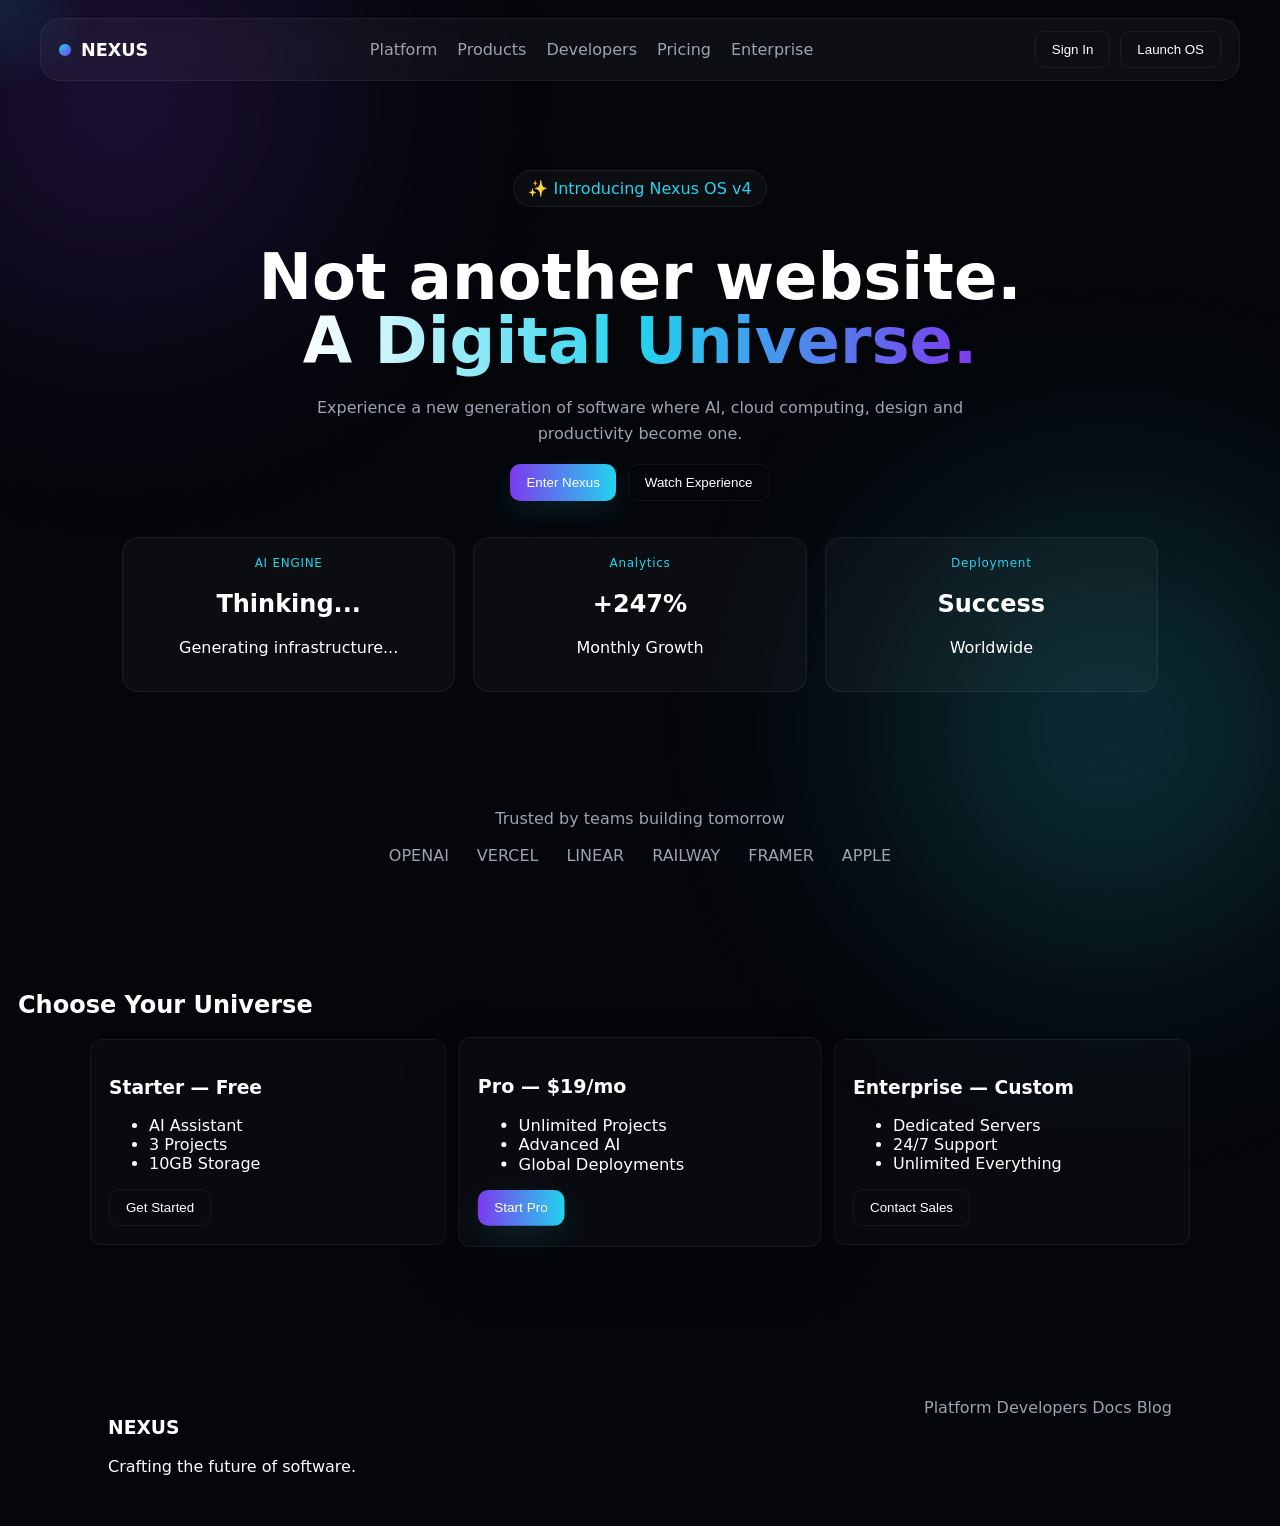
==== index.html @ 93deb58b "Add refined Nexus UI (index, css, js, license, README) on branch refine/nexus-ui" ====
<!doctype html>
<html lang="en">
<head>
  <meta charset="utf-8">
  <meta name="viewport" content="width=device-width,initial-scale=1">
  <title>NEXUS — Refined</title>
  <meta name="description" content="NEXUS — a refined demo landing page with accessibility and responsive improvements">
  <link rel="stylesheet" href="/css/style.css">
</head>
<body>
  <a class="skip-link" href="#main">Skip to content</a>

  <nav class="nav" role="navigation" aria-label="Main">
    <div class="nav-inner">
      <a class="logo" href="#" aria-label="NEXUS home">
        <span class="dot" aria-hidden="true"></span>
        <span>NEXUS</span>
      </a>

      <button id="nav-toggle" aria-expanded="false" aria-controls="nav-list" class="nav-toggle" aria-label="Open menu">
        ☰
      </button>

      <ul id="nav-list" class="nav-list" role="menubar">
        <li role="none"><a role="menuitem" href="#platform">Platform</a></li>
        <li role="none"><a role="menuitem" href="#products">Products</a></li>
        <li role="none"><a role="menuitem" href="#developers">Developers</a></li>
        <li role="none"><a role="menuitem" href="#pricing">Pricing</a></li>
        <li role="none"><a role="menuitem" href="#enterprise">Enterprise</a></li>
      </ul>

      <div class="actions">
        <button class="btn secondary" id="signin">Sign In</button>
        <button class="btn primary" id="launch">Launch OS</button>
      </div>
    </div>
  </nav>

  <main id="main">
    <header class="hero" role="banner">
      <p class="announcement">✨ Introducing Nexus OS v4</p>
      <h1>Not another website.<br><span>A Digital Universe.</span></h1>
      <p class="lead">Experience a new generation of software where AI, cloud computing, design and productivity become one.</p>

      <div class="hero-actions">
        <button class="btn btn-cta">Enter Nexus</button>
        <button class="btn btn-ghost">Watch Experience</button>
      </div>

      <section class="floating-ui" aria-hidden="true">
        <article class="window">
          <div class="window-top">AI ENGINE</div>
          <h2>Thinking...</h2>
          <p>Generating infrastructure...</p>
        </article>

        <article class="window">
          <div class="window-top">Analytics</div>
          <h2>+247%</h2>
          <p>Monthly Growth</p>
        </article>

        <article class="window">
          <div class="window-top">Deployment</div>
          <h2>Success</h2>
          <p>Worldwide</p>
        </article>
      </section>
    </header>

    <section class="brands" aria-label="Trusted by">
      <p>Trusted by teams building tomorrow</p>
      <div class="brand-row" aria-hidden="true">
        <span>OPENAI</span>
        <span>VERCEL</span>
        <span>LINEAR</span>
        <span>RAILWAY</span>
        <span>FRAMER</span>
        <span>APPLE</span>
      </div>
    </section>

    <!-- Simplified additional sections for demo -->

    <section class="pricing" id="pricing">
      <h2>Choose Your Universe</h2>
      <div class="pricing-grid">
        <div class="card">
          <h3>Starter — Free</h3>
          <ul>
            <li>AI Assistant</li>
            <li>3 Projects</li>
            <li>10GB Storage</li>
          </ul>
          <button class="btn">Get Started</button>
        </div>

        <div class="card featured">
          <h3>Pro — $19/mo</h3>
          <ul>
            <li>Unlimited Projects</li>
            <li>Advanced AI</li>
            <li>Global Deployments</li>
          </ul>
          <button class="btn btn-cta">Start Pro</button>
        </div>

        <div class="card">
          <h3>Enterprise — Custom</h3>
          <ul>
            <li>Dedicated Servers</li>
            <li>24/7 Support</li>
            <li>Unlimited Everything</li>
          </ul>
          <button class="btn">Contact Sales</button>
        </div>
      </div>
    </section>

    <footer class="site-footer">
      <div>
        <h3>NEXUS</h3>
        <p>Crafting the future of software.</p>
      </div>
      <nav aria-label="Footer">
        <a href="#">Platform</a>
        <a href="#">Developers</a>
        <a href="#">Docs</a>
        <a href="#">Blog</a>
      </nav>
    </footer>
  </main>

  <div class="cursor-glow" aria-hidden="true"></div>

  <script src="/js/script.js" defer></script>
</body>
</html>
---- css/style.css ----
/* Refined NEXUS CSS — accessible, responsive, optimized */
:root{
  --bg:#05060a;
  --surface:rgba(255,255,255,.04);
  --border:rgba(255,255,255,.06);
  --text:#ffffff;
  --muted:#9aa3b0;
  --cyan:#22d3ee;
  --purple:#7c3aed;
  --radius:14px;
}

*{box-sizing:border-box}
html,body{height:100%;}
body{
  margin:0;
  font-family:Inter,system-ui,-apple-system,"Segoe UI",Roboto,"Helvetica Neue",Arial;
  background:var(--bg);
  color:var(--text);
  -webkit-font-smoothing:antialiased;
  -moz-osx-font-smoothing:grayscale;
}

.skip-link{position:absolute;left:-999px;top:auto;width:1px;height:1px;overflow:hidden}
.skip-link:focus{left:8px;top:8px;width:auto;height:auto;padding:8px 12px;background:#fff;color:#000;border-radius:6px}

.nav{position:sticky;top:18px;margin:18px auto;max-width:1200px;padding:12px 18px;background:var(--surface);border:1px solid var(--border);border-radius:20px;backdrop-filter:blur(10px);}
.nav-inner{display:flex;align-items:center;gap:16px;justify-content:space-between}
.logo{display:flex;align-items:center;gap:10px;font-weight:800;font-size:1.1rem;text-decoration:none;color:var(--text)}
.dot{width:12px;height:12px;border-radius:50%;background:linear-gradient(135deg,var(--cyan),var(--purple));box-shadow:0 0 16px rgba(34,211,238,.14)}

.nav-list{display:flex;gap:20px;list-style:none;margin:0;padding:0}
.nav-list a{color:var(--muted);text-decoration:none}
.nav-list a:focus,.nav-list a:hover{color:var(--text)}

.nav-toggle{display:none;background:transparent;border:1px solid var(--border);padding:8px 10px;border-radius:10px;color:var(--text)}

.actions{display:flex;gap:10px}
.btn{padding:10px 16px;border-radius:10px;border:none;cursor:pointer;background:transparent;color:var(--text);border:1px solid var(--border)}
.btn-cta{background:linear-gradient(90deg,var(--purple),var(--cyan));box-shadow:0 10px 30px rgba(34,211,238,.12);color:#fff;border:none}
.btn-ghost{background:transparent;border:1px solid var(--border)}

.hero{min-height:72vh;display:flex;flex-direction:column;align-items:center;justify-content:center;padding:32px;text-align:center;max-width:1100px;margin:0 auto}
.announcement{background:rgba(255,255,255,.03);padding:8px 14px;border-radius:999px;color:var(--cyan);border:1px solid var(--border)}
.hero h1{font-size:clamp(2.2rem,6vw,4rem);line-height:1;margin:22px 0}
.hero h1 span{background:linear-gradient(90deg,#fff,var(--cyan),var(--purple));-webkit-background-clip:text;background-clip:text;color:transparent}
.lead{color:var(--muted);max-width:720px;margin:0 auto;font-size:1rem;line-height:1.6}
.hero-actions{display:flex;gap:12px;margin-top:18px}

.floating-ui{display:grid;grid-template-columns:repeat(3,1fr);gap:18px;margin-top:36px;width:100%}
.window{background:rgba(255,255,255,.03);padding:18px;border-radius:16px;border:1px solid var(--border);transition:transform .25s ease,box-shadow .25s ease}
.window-top{font-size:.75rem;color:var(--cyan);letter-spacing:.06em;margin-bottom:8px}
.window:hover{transform:translateY(-6px)}

.brands{padding:46px 18px;text-align:center;color:var(--muted)}
.brand-row{display:flex;gap:28px;flex-wrap:wrap;justify-content:center;margin-top:18px}

.pricing{padding:60px 18px}
.pricing-grid{display:grid;grid-template-columns:repeat(3,1fr);gap:16px;max-width:1100px;margin:18px auto}
.card{background:rgba(255,255,255,.02);padding:18px;border-radius:12px;border:1px solid var(--border)}
.card.featured{box-shadow:0 20px 50px rgba(0,0,0,.4);transform:scale(1.02)}

.site-footer{display:flex;justify-content:space-between;gap:20px;padding:34px 18px;border-top:1px solid rgba(255,255,255,.02);max-width:1100px;margin:40px auto}
.site-footer a{color:var(--muted);text-decoration:none}

.cursor-glow{position:fixed;width:220px;height:220px;border-radius:50%;pointer-events:none;background:radial-gradient(circle,rgba(34,211,238,.12),transparent 60%);transform:translate(-50%,-50%);z-index:0;transition:transform .06s linear}

/* Aurora lights */
body::before,body::after{content:"";position:fixed;filter:blur(120px);opacity:.32;z-index:-1}
body::before{width:600px;height:600px;left:-180px;top:-200px;background:radial-gradient(circle,var(--purple),transparent 70%)}
body::after{width:620px;height:620px;right:-140px;bottom:-140px;background:radial-gradient(circle,var(--cyan),transparent 70%)}

/* Responsive */
@media (max-width:900px){
  .nav-list{display:none}
  .nav-toggle{display:inline-flex}
  .floating-ui{grid-template-columns:1fr}
  .pricing-grid{grid-template-columns:1fr}
  .site-footer{flex-direction:column;align-items:flex-start}
}

@media (prefers-reduced-motion:reduce){
  .window, .cursor-glow{transition:none}
}
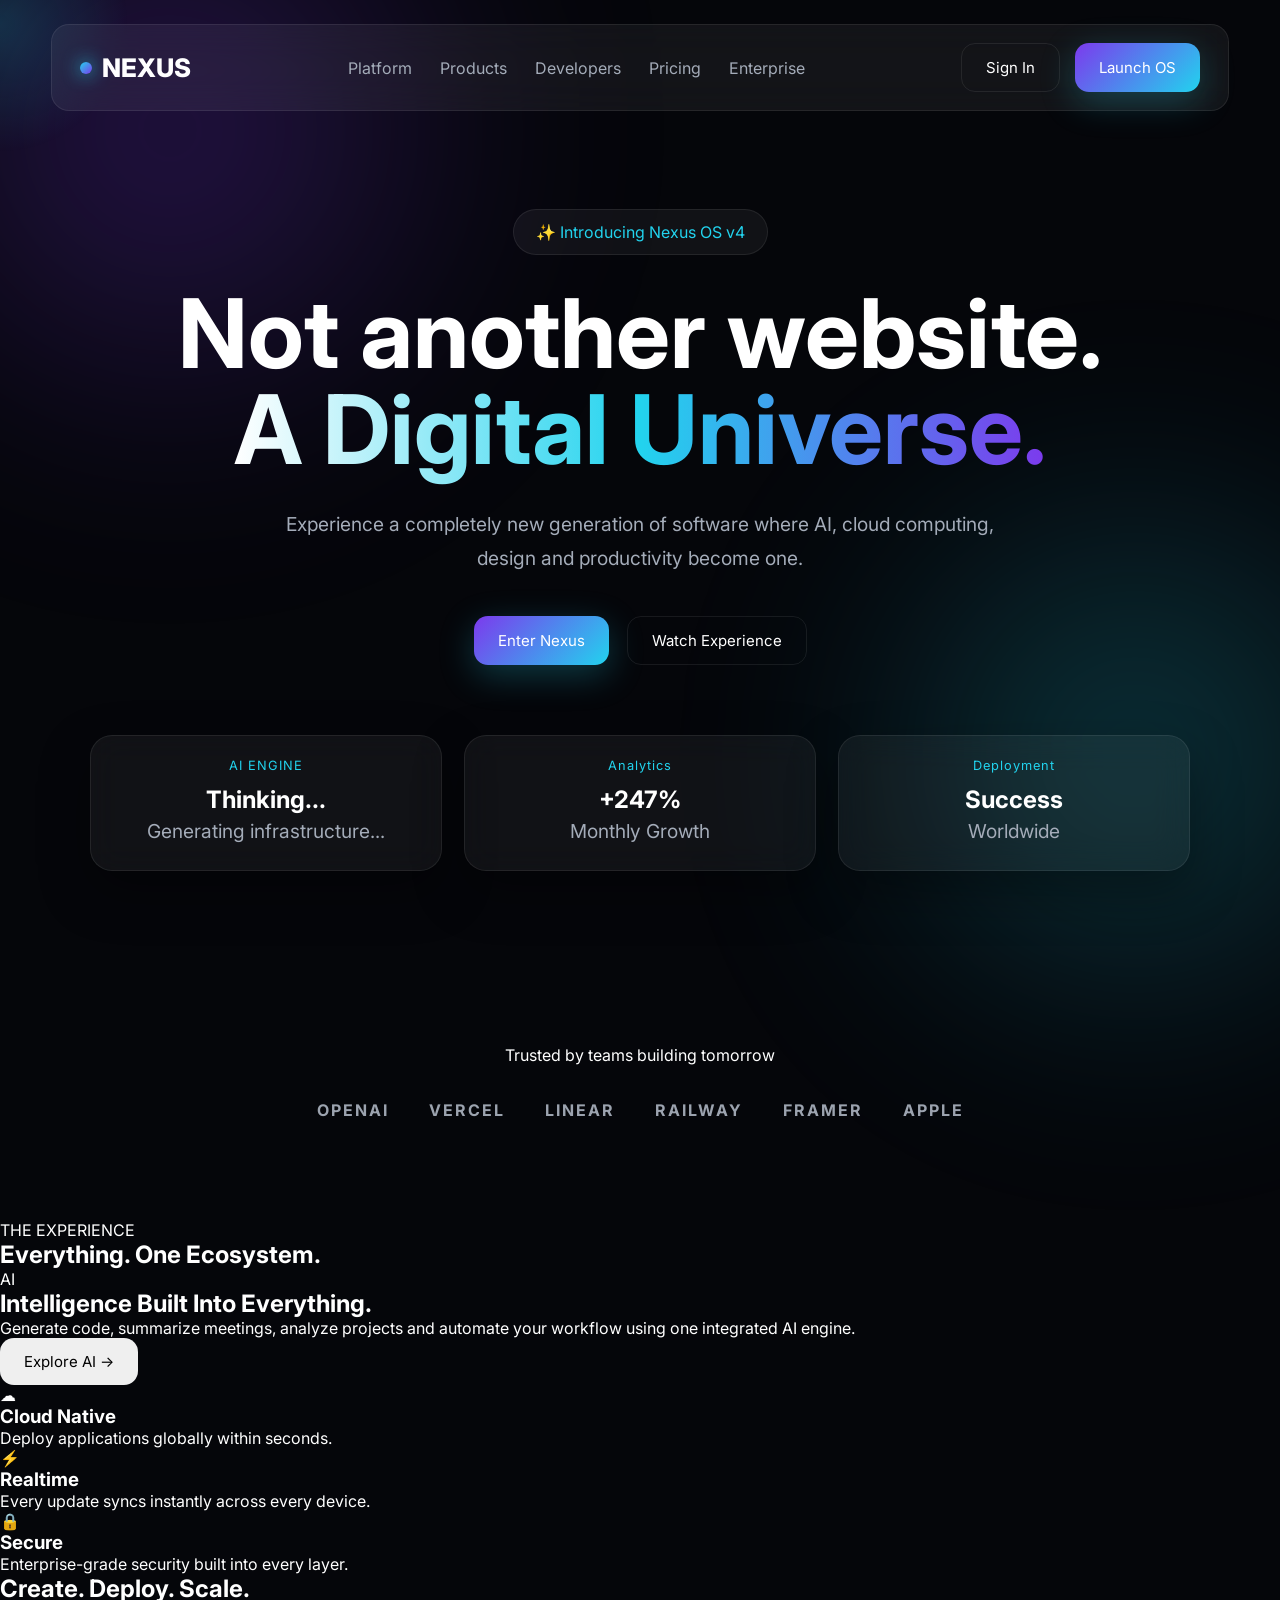
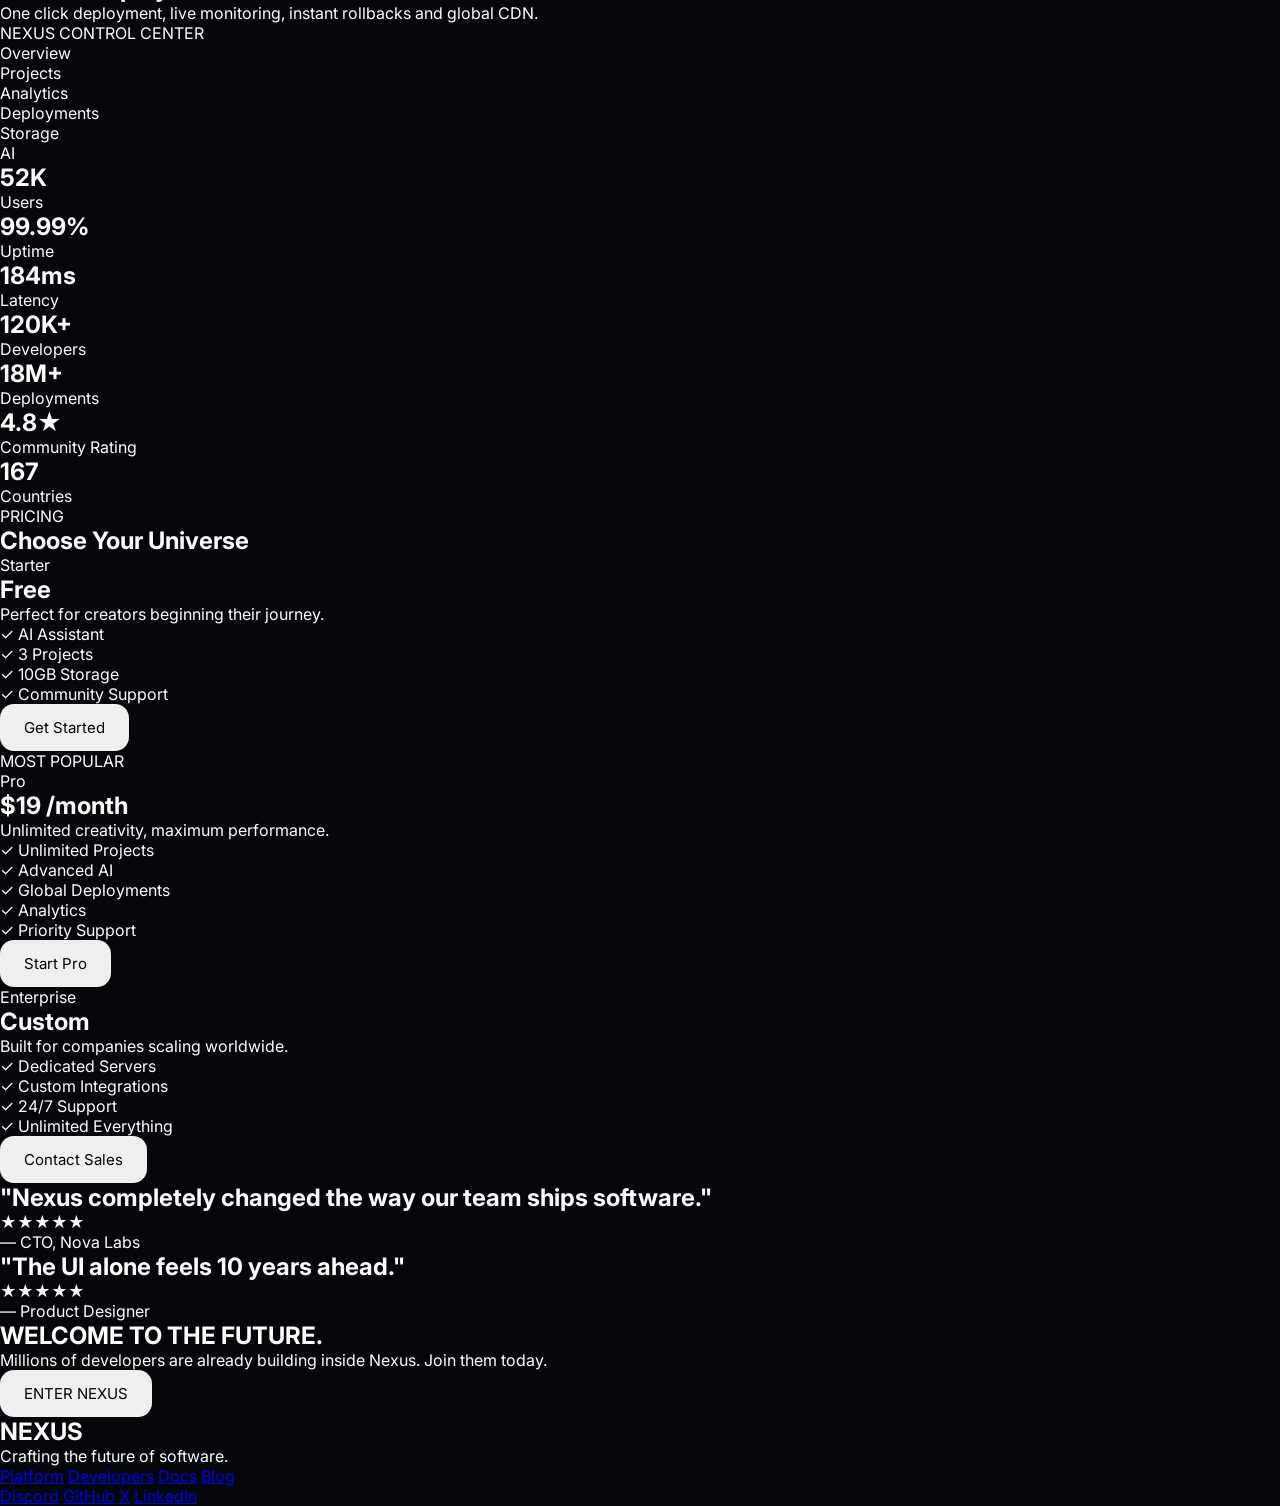
==== commit ca159e95: "Add files via upload" ====
--- a/index.html
+++ b/index.html
@@ -1,138 +1,832 @@
-<!doctype html>
+<!DOCTYPE html>
 <html lang="en">
+
 <head>
-  <meta charset="utf-8">
-  <meta name="viewport" content="width=device-width,initial-scale=1">
-  <title>NEXUS — Refined</title>
-  <meta name="description" content="NEXUS — a refined demo landing page with accessibility and responsive improvements">
-  <link rel="stylesheet" href="/css/style.css">
+
+<meta charset="UTF-8">
+
+<meta name="viewport"
+content="width=device-width, initial-scale=1.0">
+
+<title>NEXUS OS</title>
+
+<link rel="stylesheet"
+href="style.css">
+
+<link rel="preconnect"
+href="https://fonts.googleapis.com">
+
+<link rel="preconnect"
+href="https://fonts.gstatic.com"
+crossorigin>
+
+<link href="https://fonts.googleapis.com/css2?family=Inter:wght@300;400;500;600;700;800;900&display=swap"
+rel="stylesheet">
+
 </head>
+
 <body>
-  <a class="skip-link" href="#main">Skip to content</a>
-
-  <nav class="nav" role="navigation" aria-label="Main">
-    <div class="nav-inner">
-      <a class="logo" href="#" aria-label="NEXUS home">
-        <span class="dot" aria-hidden="true"></span>
-        <span>NEXUS</span>
-      </a>
-
-      <button id="nav-toggle" aria-expanded="false" aria-controls="nav-list" class="nav-toggle" aria-label="Open menu">
-        ☰
-      </button>
-
-      <ul id="nav-list" class="nav-list" role="menubar">
-        <li role="none"><a role="menuitem" href="#platform">Platform</a></li>
-        <li role="none"><a role="menuitem" href="#products">Products</a></li>
-        <li role="none"><a role="menuitem" href="#developers">Developers</a></li>
-        <li role="none"><a role="menuitem" href="#pricing">Pricing</a></li>
-        <li role="none"><a role="menuitem" href="#enterprise">Enterprise</a></li>
-      </ul>
-
-      <div class="actions">
-        <button class="btn secondary" id="signin">Sign In</button>
-        <button class="btn primary" id="launch">Launch OS</button>
-      </div>
-    </div>
-  </nav>
-
-  <main id="main">
-    <header class="hero" role="banner">
-      <p class="announcement">✨ Introducing Nexus OS v4</p>
-      <h1>Not another website.<br><span>A Digital Universe.</span></h1>
-      <p class="lead">Experience a new generation of software where AI, cloud computing, design and productivity become one.</p>
-
-      <div class="hero-actions">
-        <button class="btn btn-cta">Enter Nexus</button>
-        <button class="btn btn-ghost">Watch Experience</button>
-      </div>
-
-      <section class="floating-ui" aria-hidden="true">
-        <article class="window">
-          <div class="window-top">AI ENGINE</div>
-          <h2>Thinking...</h2>
-          <p>Generating infrastructure...</p>
-        </article>
-
-        <article class="window">
-          <div class="window-top">Analytics</div>
-          <h2>+247%</h2>
-          <p>Monthly Growth</p>
-        </article>
-
-        <article class="window">
-          <div class="window-top">Deployment</div>
-          <h2>Success</h2>
-          <p>Worldwide</p>
-        </article>
-      </section>
-    </header>
-
-    <section class="brands" aria-label="Trusted by">
-      <p>Trusted by teams building tomorrow</p>
-      <div class="brand-row" aria-hidden="true">
-        <span>OPENAI</span>
-        <span>VERCEL</span>
-        <span>LINEAR</span>
-        <span>RAILWAY</span>
-        <span>FRAMER</span>
-        <span>APPLE</span>
-      </div>
-    </section>
-
-    <!-- Simplified additional sections for demo -->
-
-    <section class="pricing" id="pricing">
-      <h2>Choose Your Universe</h2>
-      <div class="pricing-grid">
-        <div class="card">
-          <h3>Starter — Free</h3>
-          <ul>
-            <li>AI Assistant</li>
-            <li>3 Projects</li>
-            <li>10GB Storage</li>
-          </ul>
-          <button class="btn">Get Started</button>
-        </div>
-
-        <div class="card featured">
-          <h3>Pro — $19/mo</h3>
-          <ul>
-            <li>Unlimited Projects</li>
-            <li>Advanced AI</li>
-            <li>Global Deployments</li>
-          </ul>
-          <button class="btn btn-cta">Start Pro</button>
-        </div>
-
-        <div class="card">
-          <h3>Enterprise — Custom</h3>
-          <ul>
-            <li>Dedicated Servers</li>
-            <li>24/7 Support</li>
-            <li>Unlimited Everything</li>
-          </ul>
-          <button class="btn">Contact Sales</button>
-        </div>
-      </div>
-    </section>
-
-    <footer class="site-footer">
-      <div>
-        <h3>NEXUS</h3>
-        <p>Crafting the future of software.</p>
-      </div>
-      <nav aria-label="Footer">
-        <a href="#">Platform</a>
-        <a href="#">Developers</a>
-        <a href="#">Docs</a>
-        <a href="#">Blog</a>
-      </nav>
-    </footer>
-  </main>
-
-  <div class="cursor-glow" aria-hidden="true"></div>
-
-  <script src="/js/script.js" defer></script>
+
+<div class="noise"></div>
+
+<div class="aurora"></div>
+
+<div class="cursor-glow"></div>
+
+<nav>
+
+<div class="logo">
+
+<div class="dot"></div>
+
+NEXUS
+
+</div>
+
+<ul>
+
+<li>Platform</li>
+
+<li>Products</li>
+
+<li>Developers</li>
+
+<li>Pricing</li>
+
+<li>Enterprise</li>
+
+</ul>
+
+<div class="actions">
+
+<button class="login">
+
+Sign In
+
+</button>
+
+<button class="launch">
+
+Launch OS
+
+</button>
+
+</div>
+
+</nav>
+
+<section class="hero">
+
+<div class="announcement">
+
+✨ Introducing Nexus OS v4
+
+</div>
+
+<h1>
+
+Not another website.
+
+<br>
+
+<span>
+
+A Digital Universe.
+
+</span>
+
+</h1>
+
+<p>
+
+Experience a completely new generation
+of software where AI, cloud computing,
+design and productivity become one.
+
+</p>
+
+<div class="hero-buttons">
+
+<button class="primary">
+
+Enter Nexus
+
+</button>
+
+<button class="secondary">
+
+Watch Experience
+
+</button>
+
+</div>
+
+<div class="floating-ui">
+
+<div class="window ai">
+
+<div class="window-top">
+
+AI ENGINE
+
+</div>
+
+<h2>
+
+Thinking...
+
+</h2>
+
+<p>
+
+Generating infrastructure...
+
+</p>
+
+</div>
+
+<div class="window analytics">
+
+<div class="window-top">
+
+Analytics
+
+</div>
+
+<h2>
+
++247%
+
+</h2>
+
+<p>
+
+Monthly Growth
+
+</p>
+
+</div>
+
+<div class="window deploy">
+
+<div class="window-top">
+
+Deployment
+
+</div>
+
+<h2>
+
+Success
+
+</h2>
+
+<p>
+
+Worldwide
+
+</p>
+
+</div>
+
+</div>
+
+</section>
+
+<section class="brands">
+
+<p>
+
+Trusted by teams building tomorrow
+
+</p>
+
+<div class="brand-row">
+
+<span>OPENAI</span>
+
+<span>VERCEL</span>
+
+<span>LINEAR</span>
+
+<span>RAILWAY</span>
+
+<span>FRAMER</span>
+
+<span>APPLE</span>
+
+</div>
+
+</section><section class="experience">
+
+<div class="section-title">
+
+<p>THE EXPERIENCE</p>
+
+<h2>
+Everything.
+One Ecosystem.
+</h2>
+
+</div>
+
+<div class="grid">
+
+<div class="feature feature-large">
+
+<div class="tag">
+AI
+</div>
+
+<h2>
+
+Intelligence
+Built Into
+Everything.
+
+</h2>
+
+<p>
+
+Generate code, summarize meetings,
+analyze projects and automate your
+workflow using one integrated AI engine.
+
+</p>
+
+<button>
+
+Explore AI →
+
+</button>
+
+<div class="orb"></div>
+
+</div>
+
+<div class="feature">
+
+<div class="icon">☁</div>
+
+<h3>
+
+Cloud Native
+
+</h3>
+
+<p>
+
+Deploy applications globally
+within seconds.
+
+</p>
+
+</div>
+
+<div class="feature">
+
+<div class="icon">⚡</div>
+
+<h3>
+
+Realtime
+
+</h3>
+
+<p>
+
+Every update syncs instantly
+across every device.
+
+</p>
+
+</div>
+
+<div class="feature">
+
+<div class="icon">🔒</div>
+
+<h3>
+
+Secure
+
+</h3>
+
+<p>
+
+Enterprise-grade security
+built into every layer.
+
+</p>
+
+</div>
+
+<div class="feature feature-wide">
+
+<h2>
+
+Create.
+Deploy.
+Scale.
+
+</h2>
+
+<p>
+
+One click deployment,
+live monitoring,
+instant rollbacks
+and global CDN.
+
+</p>
+
+<div class="progress">
+
+<div class="bar"></div>
+
+</div>
+
+</div>
+
+</div>
+
+</section><section class="dashboard">
+
+<div class="dashboard-window">
+
+<div class="window-header">
+
+<div class="dots">
+
+<span></span>
+
+<span></span>
+
+<span></span>
+
+</div>
+
+<p>
+
+NEXUS CONTROL CENTER
+
+</p>
+
+</div>
+
+<div class="dashboard-content">
+
+<aside>
+
+<div class="menu active">
+
+Overview
+
+</div>
+
+<div class="menu">
+
+Projects
+
+</div>
+
+<div class="menu">
+
+Analytics
+
+</div>
+
+<div class="menu">
+
+Deployments
+
+</div>
+
+<div class="menu">
+
+Storage
+
+</div>
+
+<div class="menu">
+
+AI
+
+</div>
+
+</aside>
+
+<main>
+
+<div class="top-cards">
+
+<div class="mini">
+
+<h1>
+
+52K
+
+</h1>
+
+<p>
+
+Users
+
+</p>
+
+</div>
+
+<div class="mini">
+
+<h1>
+
+99.99%
+
+</h1>
+
+<p>
+
+Uptime
+
+</p>
+
+</div>
+
+<div class="mini">
+
+<h1>
+
+184ms
+
+</h1>
+
+<p>
+
+Latency
+
+</p>
+
+</div>
+
+</div>
+
+<div class="graph-card">
+
+<div class="fake-graph">
+
+<div></div>
+
+<div></div>
+
+<div></div>
+
+<div></div>
+
+<div></div>
+
+<div></div>
+
+<div></div>
+
+</div>
+
+</div>
+
+</main>
+
+</div>
+
+</div>
+
+</section><section class="numbers">
+
+<div>
+
+<h1>
+
+120K+
+
+</h1>
+
+<p>
+
+Developers
+
+</p>
+
+</div>
+
+<div>
+
+<h1>
+
+18M+
+
+</h1>
+
+<p>
+
+Deployments
+
+</p>
+
+</div>
+
+<div>
+
+<h1>
+
+4.8★
+
+</h1>
+
+<p>
+
+Community Rating
+
+</p>
+
+</div>
+
+<div>
+
+<h1>
+
+167
+
+</h1>
+
+<p>
+
+Countries
+
+</p>
+
+</div>
+
+</section><!-- ========================= -->
+<!-- PRICING -->
+<!-- ========================= -->
+
+<section class="pricing">
+
+<div class="section-title">
+
+<p>PRICING</p>
+
+<h2>
+Choose Your Universe
+</h2>
+
+</div>
+
+<div class="pricing-grid">
+
+<div class="price-card">
+
+<div class="plan">
+
+Starter
+
+</div>
+
+<h1>
+
+Free
+
+</h1>
+
+<p>
+
+Perfect for creators beginning
+their journey.
+
+</p>
+
+<ul>
+
+<li>✓ AI Assistant</li>
+<li>✓ 3 Projects</li>
+<li>✓ 10GB Storage</li>
+<li>✓ Community Support</li>
+
+</ul>
+
+<button>
+
+Get Started
+
+</button>
+
+</div>
+
+<div class="price-card featured">
+
+<div class="popular">
+
+MOST POPULAR
+
+</div>
+
+<div class="plan">
+
+Pro
+
+</div>
+
+<h1>
+
+$19
+
+<span>/month</span>
+
+</h1>
+
+<p>
+
+Unlimited creativity,
+maximum performance.
+
+</p>
+
+<ul>
+
+<li>✓ Unlimited Projects</li>
+<li>✓ Advanced AI</li>
+<li>✓ Global Deployments</li>
+<li>✓ Analytics</li>
+<li>✓ Priority Support</li>
+
+</ul>
+
+<button>
+
+Start Pro
+
+</button>
+
+</div>
+
+<div class="price-card">
+
+<div class="plan">
+
+Enterprise
+
+</div>
+
+<h1>
+
+Custom
+
+</h1>
+
+<p>
+
+Built for companies
+scaling worldwide.
+
+</p>
+
+<ul>
+
+<li>✓ Dedicated Servers</li>
+<li>✓ Custom Integrations</li>
+<li>✓ 24/7 Support</li>
+<li>✓ Unlimited Everything</li>
+
+</ul>
+
+<button>
+
+Contact Sales
+
+</button>
+
+</div>
+
+</div>
+
+</section><section class="testimonials">
+
+<div class="glass">
+
+<h2>
+
+"Nexus completely changed
+the way our team ships software."
+
+</h2>
+
+<p>
+
+★★★★★
+
+</p>
+
+<span>
+
+— CTO, Nova Labs
+
+</span>
+
+</div>
+
+<div class="glass">
+
+<h2>
+
+"The UI alone feels
+10 years ahead."
+
+</h2>
+
+<p>
+
+★★★★★
+
+</p>
+
+<span>
+
+— Product Designer
+
+</span>
+
+</div>
+
+</section><section class="final">
+
+<h1>
+
+WELCOME
+TO
+THE
+FUTURE.
+
+</h1>
+
+<p>
+
+Millions of developers are already
+building inside Nexus.
+
+Join them today.
+
+</p>
+
+<button>
+
+ENTER NEXUS
+
+</button>
+
+</section>
+
+<footer>
+
+<div>
+
+<h2>
+
+NEXUS
+
+</h2>
+
+<p>
+
+Crafting the future of software.
+
+</p>
+
+</div>
+
+<div>
+
+<a href="#">Platform</a>
+
+<a href="#">Developers</a>
+
+<a href="#">Docs</a>
+
+<a href="#">Blog</a>
+
+</div>
+
+<div>
+
+<a href="#">Discord</a>
+
+<a href="#">GitHub</a>
+
+<a href="#">X</a>
+
+<a href="#">LinkedIn</a>
+
+</div>
+
+</footer>
+
 </body>
-</html>
+
+</html>
--- a/style.css
+++ b/style.css
@@ -0,0 +1,306 @@
+/* NEXUS OS - Starter Premium CSS */
+
+:root{
+  --bg:#05060A;
+  --surface:rgba(255,255,255,.06);
+  --border:rgba(255,255,255,.08);
+  --text:#fff;
+  --muted:#a4acb9;
+  --cyan:#22d3ee;
+  --purple:#7c3aed;
+}
+
+*{
+  margin:0;
+  padding:0;
+  box-sizing:border-box;
+  font-family:'Inter',sans-serif;
+}
+
+html{
+  scroll-behavior:smooth;
+}
+
+body{
+  background:var(--bg);
+  color:var(--text);
+  overflow-x:hidden;
+  position:relative;
+}
+
+/* Aurora Background */
+
+body::before{
+  content:"";
+  position:fixed;
+  width:700px;
+  height:700px;
+  top:-220px;
+  left:-180px;
+  background:radial-gradient(circle,var(--purple),transparent 70%);
+  filter:blur(120px);
+  opacity:.35;
+  z-index:-2;
+}
+
+body::after{
+  content:"";
+  position:fixed;
+  width:650px;
+  height:650px;
+  right:-180px;
+  bottom:-180px;
+  background:radial-gradient(circle,var(--cyan),transparent 70%);
+  filter:blur(120px);
+  opacity:.30;
+  z-index:-2;
+}
+
+/* Navigation */
+
+nav{
+  position:sticky;
+  top:20px;
+  display:flex;
+  justify-content:space-between;
+  align-items:center;
+  width:min(1200px,92%);
+  margin:24px auto;
+  padding:18px 28px;
+  background:var(--surface);
+  border:1px solid var(--border);
+  backdrop-filter:blur(18px);
+  border-radius:18px;
+  z-index:1000;
+}
+
+.logo{
+  display:flex;
+  align-items:center;
+  gap:10px;
+  font-size:1.6rem;
+  font-weight:800;
+}
+
+.dot{
+  width:12px;
+  height:12px;
+  border-radius:50%;
+  background:linear-gradient(135deg,var(--cyan),var(--purple));
+  box-shadow:0 0 18px var(--cyan);
+}
+
+nav ul{
+  display:flex;
+  gap:28px;
+  list-style:none;
+}
+
+nav li{
+  color:var(--muted);
+  cursor:pointer;
+  transition:.3s;
+}
+
+nav li:hover{
+  color:#fff;
+}
+
+.actions{
+  display:flex;
+  gap:15px;
+}
+
+button{
+  padding:14px 24px;
+  border:none;
+  border-radius:14px;
+  cursor:pointer;
+  transition:.35s;
+  font-size:15px;
+}
+
+.login{
+  background:transparent;
+  color:white;
+  border:1px solid var(--border);
+}
+
+.launch,
+.primary{
+  background:linear-gradient(135deg,var(--purple),var(--cyan));
+  color:white;
+  box-shadow:0 10px 35px rgba(34,211,238,.25);
+}
+
+.secondary{
+  background:transparent;
+  color:white;
+  border:1px solid var(--border);
+}
+
+button:hover{
+  transform:translateY(-4px);
+}
+
+/* Hero */
+
+.hero{
+  min-height:90vh;
+  display:flex;
+  flex-direction:column;
+  justify-content:center;
+  align-items:center;
+  text-align:center;
+  padding:2rem;
+}
+
+.announcement{
+  padding:12px 22px;
+  border-radius:999px;
+  background:rgba(255,255,255,.05);
+  border:1px solid var(--border);
+  color:var(--cyan);
+}
+
+.hero h1{
+  font-size:clamp(3rem,8vw,6rem);
+  line-height:1;
+  margin:30px 0;
+}
+
+.hero h1 span{
+  background:linear-gradient(90deg,#fff,var(--cyan),var(--purple));
+  -webkit-background-clip:text;
+  color:transparent;
+}
+
+.hero p{
+  max-width:720px;
+  color:var(--muted);
+  font-size:1.2rem;
+  line-height:1.8;
+}
+
+.hero-buttons{
+  display:flex;
+  gap:18px;
+  margin-top:40px;
+  flex-wrap:wrap;
+}
+
+/* Floating Windows */
+
+.floating-ui{
+  width:min(1100px,92%);
+  display:grid;
+  grid-template-columns:repeat(3,1fr);
+  gap:22px;
+  margin-top:70px;
+}
+
+.window{
+  background:rgba(255,255,255,.05);
+  border:1px solid var(--border);
+  backdrop-filter:blur(16px);
+  border-radius:22px;
+  padding:22px;
+  transition:.35s;
+  box-shadow:0 20px 50px rgba(0,0,0,.35);
+}
+
+.window:hover{
+  transform:translateY(-10px) scale(1.02);
+  border-color:rgba(34,211,238,.4);
+}
+
+.window-top{
+  color:var(--cyan);
+  font-size:.8rem;
+  margin-bottom:12px;
+  letter-spacing:.08em;
+}
+
+/* Brands */
+
+.brands{
+  text-align:center;
+  padding:100px 20px;
+}
+
+.brand-row{
+  display:flex;
+  justify-content:center;
+  flex-wrap:wrap;
+  gap:40px;
+  margin-top:35px;
+  color:#9ca3af;
+  font-weight:700;
+  letter-spacing:2px;
+}
+
+/* Responsive */
+
+@media(max-width:900px){
+
+  nav ul{
+    display:none;
+  }
+
+  .floating-ui{
+    grid-template-columns:1fr;
+  }
+
+  .hero h1{
+    font-size:3rem;
+  }
+
+  .hero p{
+    font-size:1rem;
+  }
+
+  .actions{
+    display:none;
+  }
+
+} .cursor-glow{
+
+position:fixed;
+
+width:260px;
+
+height:260px;
+
+border-radius:50%;
+
+pointer-events:none;
+
+background:radial-gradient(circle,
+rgba(34,211,238,.18),
+transparent 70%);
+
+transform:translate(-50%,-50%);
+
+z-index:0;
+
+transition:.08s linear;
+
+}
+
+.hidden{
+
+opacity:0;
+
+transform:translateY(80px);
+
+transition:1s;
+
+}
+
+.show{
+
+opacity:1;
+
+transform:translateY(0);
+
+}
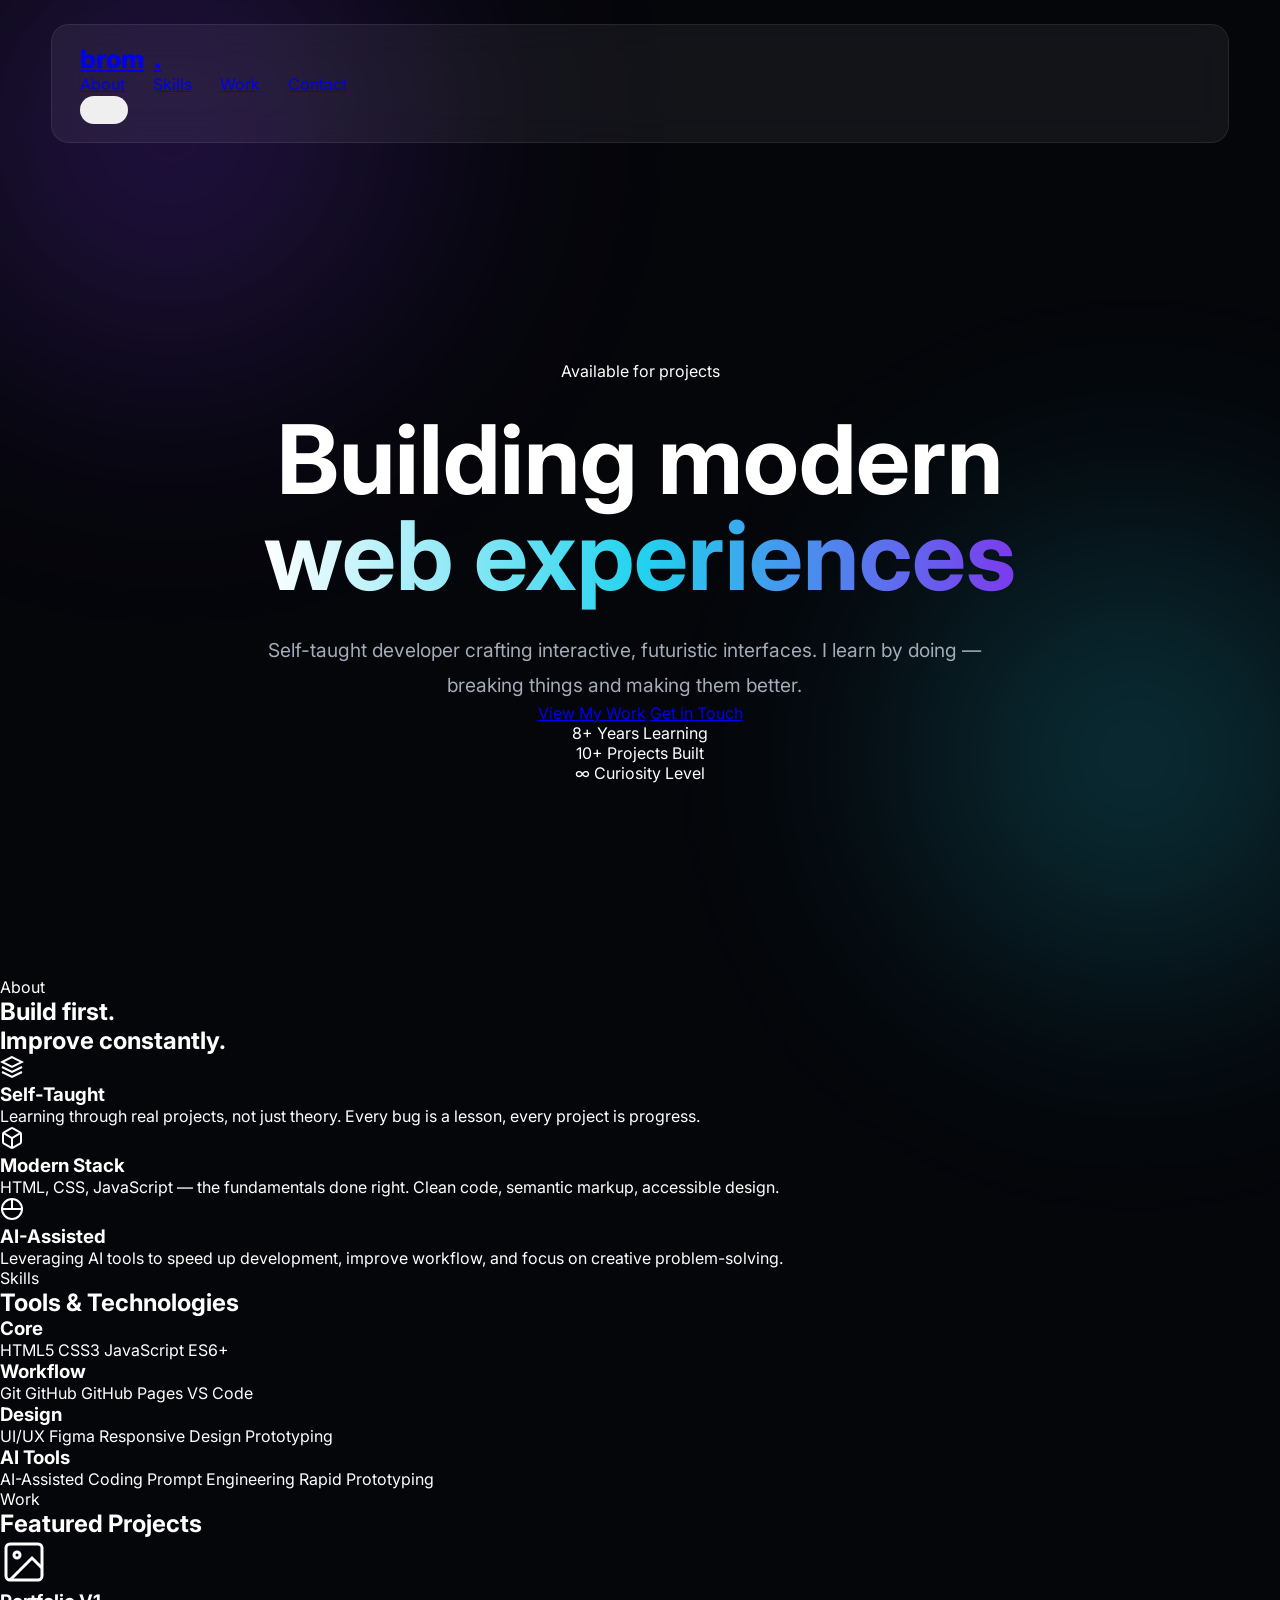
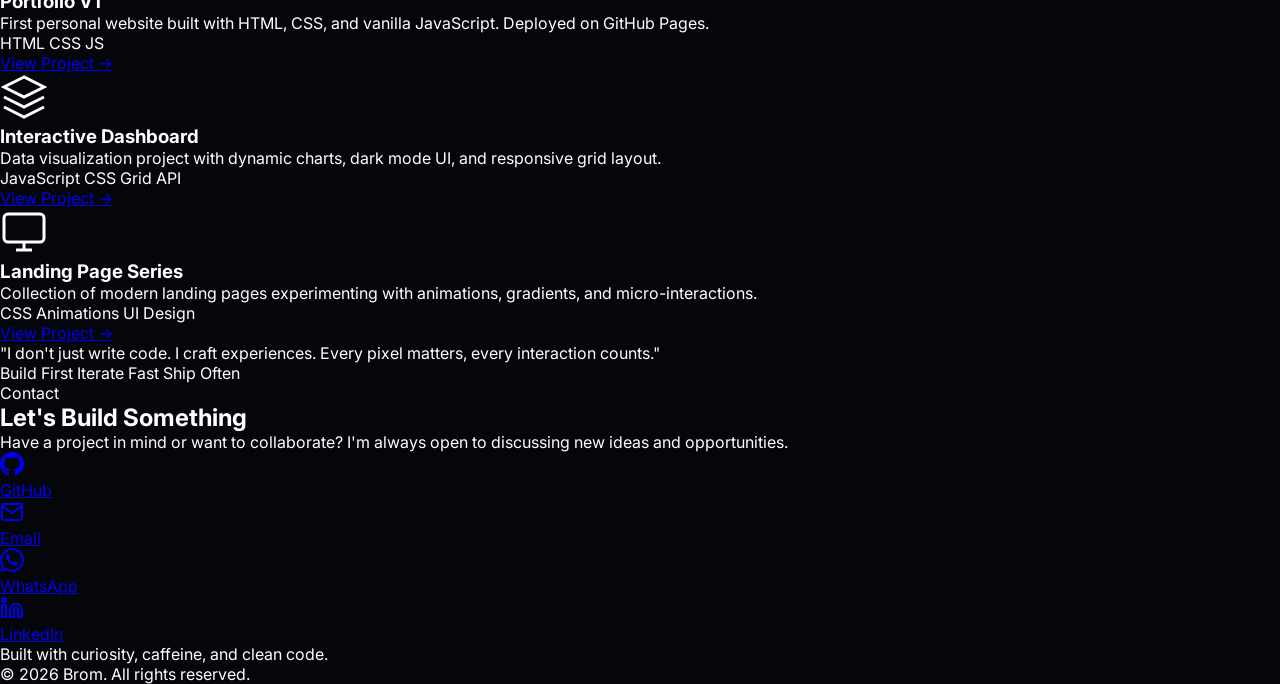
==== commit a179081f: "Update and rename index (1).html to index.html" ====
--- a/index.html
+++ b/index.html
@@ -1,832 +1,371 @@
 <!DOCTYPE html>
 <html lang="en">
-
 <head>
-
-<meta charset="UTF-8">
-
-<meta name="viewport"
-content="width=device-width, initial-scale=1.0">
-
-<title>NEXUS OS</title>
-
-<link rel="stylesheet"
-href="style.css">
-
-<link rel="preconnect"
-href="https://fonts.googleapis.com">
-
-<link rel="preconnect"
-href="https://fonts.gstatic.com"
-crossorigin>
-
-<link href="https://fonts.googleapis.com/css2?family=Inter:wght@300;400;500;600;700;800;900&display=swap"
-rel="stylesheet">
-
+    <meta charset="UTF-8">
+    <meta name="viewport" content="width=device-width, initial-scale=1.0">
+    <title>BROM — IS HIM</title>
+    <link rel="stylesheet" href="style.css">
+    <link rel="preconnect" href="https://fonts.googleapis.com">
+    <link rel="preconnect" href="https://fonts.gstatic.com" crossorigin>
+    <link href="https://fonts.googleapis.com/css2?family=Inter:wght@300;400;500;600;700;800&family=Space+Grotesk:wght@400;500;600;700&display=swap" rel="stylesheet">
 </head>
-
 <body>
-
-<div class="noise"></div>
-
-<div class="aurora"></div>
-
-<div class="cursor-glow"></div>
-
-<nav>
-
-<div class="logo">
-
-<div class="dot"></div>
-
-NEXUS
-
-</div>
-
-<ul>
-
-<li>Platform</li>
-
-<li>Products</li>
-
-<li>Developers</li>
-
-<li>Pricing</li>
-
-<li>Enterprise</li>
-
-</ul>
-
-<div class="actions">
-
-<button class="login">
-
-Sign In
-
-</button>
-
-<button class="launch">
-
-Launch OS
-
-</button>
-
-</div>
-
-</nav>
-
-<section class="hero">
-
-<div class="announcement">
-
-✨ Introducing Nexus OS v4
-
-</div>
-
-<h1>
-
-Not another website.
-
-<br>
-
-<span>
-
-A Digital Universe.
-
-</span>
-
-</h1>
-
-<p>
-
-Experience a completely new generation
-of software where AI, cloud computing,
-design and productivity become one.
-
-</p>
-
-<div class="hero-buttons">
-
-<button class="primary">
-
-Enter Nexus
-
-</button>
-
-<button class="secondary">
-
-Watch Experience
-
-</button>
-
-</div>
-
-<div class="floating-ui">
-
-<div class="window ai">
-
-<div class="window-top">
-
-AI ENGINE
-
-</div>
-
-<h2>
-
-Thinking...
-
-</h2>
-
-<p>
-
-Generating infrastructure...
-
-</p>
-
-</div>
-
-<div class="window analytics">
-
-<div class="window-top">
-
-Analytics
-
-</div>
-
-<h2>
-
-+247%
-
-</h2>
-
-<p>
-
-Monthly Growth
-
-</p>
-
-</div>
-
-<div class="window deploy">
-
-<div class="window-top">
-
-Deployment
-
-</div>
-
-<h2>
-
-Success
-
-</h2>
-
-<p>
-
-Worldwide
-
-</p>
-
-</div>
-
-</div>
-
-</section>
-
-<section class="brands">
-
-<p>
-
-Trusted by teams building tomorrow
-
-</p>
-
-<div class="brand-row">
-
-<span>OPENAI</span>
-
-<span>VERCEL</span>
-
-<span>LINEAR</span>
-
-<span>RAILWAY</span>
-
-<span>FRAMER</span>
-
-<span>APPLE</span>
-
-</div>
-
-</section><section class="experience">
-
-<div class="section-title">
-
-<p>THE EXPERIENCE</p>
-
-<h2>
-Everything.
-One Ecosystem.
-</h2>
-
-</div>
-
-<div class="grid">
-
-<div class="feature feature-large">
-
-<div class="tag">
-AI
-</div>
-
-<h2>
-
-Intelligence
-Built Into
-Everything.
-
-</h2>
-
-<p>
-
-Generate code, summarize meetings,
-analyze projects and automate your
-workflow using one integrated AI engine.
-
-</p>
-
-<button>
-
-Explore AI →
-
-</button>
-
-<div class="orb"></div>
-
-</div>
-
-<div class="feature">
-
-<div class="icon">☁</div>
-
-<h3>
-
-Cloud Native
-
-</h3>
-
-<p>
-
-Deploy applications globally
-within seconds.
-
-</p>
-
-</div>
-
-<div class="feature">
-
-<div class="icon">⚡</div>
-
-<h3>
-
-Realtime
-
-</h3>
-
-<p>
-
-Every update syncs instantly
-across every device.
-
-</p>
-
-</div>
-
-<div class="feature">
-
-<div class="icon">🔒</div>
-
-<h3>
-
-Secure
-
-</h3>
-
-<p>
-
-Enterprise-grade security
-built into every layer.
-
-</p>
-
-</div>
-
-<div class="feature feature-wide">
-
-<h2>
-
-Create.
-Deploy.
-Scale.
-
-</h2>
-
-<p>
-
-One click deployment,
-live monitoring,
-instant rollbacks
-and global CDN.
-
-</p>
-
-<div class="progress">
-
-<div class="bar"></div>
-
-</div>
-
-</div>
-
-</div>
-
-</section><section class="dashboard">
-
-<div class="dashboard-window">
-
-<div class="window-header">
-
-<div class="dots">
-
-<span></span>
-
-<span></span>
-
-<span></span>
-
-</div>
-
-<p>
-
-NEXUS CONTROL CENTER
-
-</p>
-
-</div>
-
-<div class="dashboard-content">
-
-<aside>
-
-<div class="menu active">
-
-Overview
-
-</div>
-
-<div class="menu">
-
-Projects
-
-</div>
-
-<div class="menu">
-
-Analytics
-
-</div>
-
-<div class="menu">
-
-Deployments
-
-</div>
-
-<div class="menu">
-
-Storage
-
-</div>
-
-<div class="menu">
-
-AI
-
-</div>
-
-</aside>
-
-<main>
-
-<div class="top-cards">
-
-<div class="mini">
-
-<h1>
-
-52K
-
-</h1>
-
-<p>
-
-Users
-
-</p>
-
-</div>
-
-<div class="mini">
-
-<h1>
-
-99.99%
-
-</h1>
-
-<p>
-
-Uptime
-
-</p>
-
-</div>
-
-<div class="mini">
-
-<h1>
-
-184ms
-
-</h1>
-
-<p>
-
-Latency
-
-</p>
-
-</div>
-
-</div>
-
-<div class="graph-card">
-
-<div class="fake-graph">
-
-<div></div>
-
-<div></div>
-
-<div></div>
-
-<div></div>
-
-<div></div>
-
-<div></div>
-
-<div></div>
-
-</div>
-
-</div>
-
-</main>
-
-</div>
-
-</div>
-
-</section><section class="numbers">
-
-<div>
-
-<h1>
-
-120K+
-
-</h1>
-
-<p>
-
-Developers
-
-</p>
-
-</div>
-
-<div>
-
-<h1>
-
-18M+
-
-</h1>
-
-<p>
-
-Deployments
-
-</p>
-
-</div>
-
-<div>
-
-<h1>
-
-4.8★
-
-</h1>
-
-<p>
-
-Community Rating
-
-</p>
-
-</div>
-
-<div>
-
-<h1>
-
-167
-
-</h1>
-
-<p>
-
-Countries
-
-</p>
-
-</div>
-
-</section><!-- ========================= -->
-<!-- PRICING -->
-<!-- ========================= -->
-
-<section class="pricing">
-
-<div class="section-title">
-
-<p>PRICING</p>
-
-<h2>
-Choose Your Universe
-</h2>
-
-</div>
-
-<div class="pricing-grid">
-
-<div class="price-card">
-
-<div class="plan">
-
-Starter
-
-</div>
-
-<h1>
-
-Free
-
-</h1>
-
-<p>
-
-Perfect for creators beginning
-their journey.
-
-</p>
-
-<ul>
-
-<li>✓ AI Assistant</li>
-<li>✓ 3 Projects</li>
-<li>✓ 10GB Storage</li>
-<li>✓ Community Support</li>
-
-</ul>
-
-<button>
-
-Get Started
-
-</button>
-
-</div>
-
-<div class="price-card featured">
-
-<div class="popular">
-
-MOST POPULAR
-
-</div>
-
-<div class="plan">
-
-Pro
-
-</div>
-
-<h1>
-
-$19
-
-<span>/month</span>
-
-</h1>
-
-<p>
-
-Unlimited creativity,
-maximum performance.
-
-</p>
-
-<ul>
-
-<li>✓ Unlimited Projects</li>
-<li>✓ Advanced AI</li>
-<li>✓ Global Deployments</li>
-<li>✓ Analytics</li>
-<li>✓ Priority Support</li>
-
-</ul>
-
-<button>
-
-Start Pro
-
-</button>
-
-</div>
-
-<div class="price-card">
-
-<div class="plan">
-
-Enterprise
-
-</div>
-
-<h1>
-
-Custom
-
-</h1>
-
-<p>
-
-Built for companies
-scaling worldwide.
-
-</p>
-
-<ul>
-
-<li>✓ Dedicated Servers</li>
-<li>✓ Custom Integrations</li>
-<li>✓ 24/7 Support</li>
-<li>✓ Unlimited Everything</li>
-
-</ul>
-
-<button>
-
-Contact Sales
-
-</button>
-
-</div>
-
-</div>
-
-</section><section class="testimonials">
-
-<div class="glass">
-
-<h2>
-
-"Nexus completely changed
-the way our team ships software."
-
-</h2>
-
-<p>
-
-★★★★★
-
-</p>
-
-<span>
-
-— CTO, Nova Labs
-
-</span>
-
-</div>
-
-<div class="glass">
-
-<h2>
-
-"The UI alone feels
-10 years ahead."
-
-</h2>
-
-<p>
-
-★★★★★
-
-</p>
-
-<span>
-
-— Product Designer
-
-</span>
-
-</div>
-
-</section><section class="final">
-
-<h1>
-
-WELCOME
-TO
-THE
-FUTURE.
-
-</h1>
-
-<p>
-
-Millions of developers are already
-building inside Nexus.
-
-Join them today.
-
-</p>
-
-<button>
-
-ENTER NEXUS
-
-</button>
-
-</section>
-
-<footer>
-
-<div>
-
-<h2>
-
-NEXUS
-
-</h2>
-
-<p>
-
-Crafting the future of software.
-
-</p>
-
-</div>
-
-<div>
-
-<a href="#">Platform</a>
-
-<a href="#">Developers</a>
-
-<a href="#">Docs</a>
-
-<a href="#">Blog</a>
-
-</div>
-
-<div>
-
-<a href="#">Discord</a>
-
-<a href="#">GitHub</a>
-
-<a href="#">X</a>
-
-<a href="#">LinkedIn</a>
-
-</div>
-
-</footer>
-
+    <!-- Navigation -->
+    <nav class="nav">
+        <div class="nav-container">
+            <a href="#" class="logo">brom<span class="logo-dot">.</span></a>
+            <ul class="nav-links">
+                <li><a href="#about">About</a></li>
+                <li><a href="#skills">Skills</a></li>
+                <li><a href="#work">Work</a></li>
+                <li><a href="#contact">Contact</a></li>
+            </ul>
+            <button class="menu-toggle" aria-label="Toggle menu">
+                <span></span>
+                <span></span>
+                <span></span>
+            </button>
+        </div>
+    </nav>
+
+    <!-- Hero Section -->
+    <section class="hero">
+        <div class="hero-bg">
+            <div class="gradient-orb orb-1"></div>
+            <div class="gradient-orb orb-2"></div>
+            <div class="gradient-orb orb-3"></div>
+        </div>
+        <div class="hero-content">
+            <div class="hero-badge">
+                <span class="status-dot"></span>
+                Available for projects
+            </div>
+            <h1 class="hero-title">
+                Building modern<br>
+                <span class="gradient-text">web experiences</span>
+            </h1>
+            <p class="hero-subtitle">
+                Self-taught developer crafting interactive, futuristic interfaces. 
+                I learn by doing — breaking things and making them better.
+            </p>
+            <div class="hero-cta">
+                <a href="#work" class="btn btn-primary">View My Work</a>
+                <a href="#contact" class="btn btn-secondary">Get in Touch</a>
+            </div>
+            <div class="hero-stats">
+                <div class="stat">
+                    <span class="stat-number">8+</span>
+                    <span class="stat-label">Years Learning</span>
+                </div>
+                <div class="stat">
+                    <span class="stat-number">10+</span>
+                    <span class="stat-label">Projects Built</span>
+                </div>
+                <div class="stat">
+                    <span class="stat-number">∞</span>
+                    <span class="stat-label">Curiosity Level</span>
+                </div>
+            </div>
+        </div>
+        <div class="scroll-indicator">
+            <div class="mouse">
+                <div class="wheel"></div>
+            </div>
+        </div>
+    </section>
+
+    <!-- About Section -->
+    <section id="about" class="about">
+        <div class="container">
+            <div class="section-header">
+                <span class="section-tag">About</span>
+                <h2 class="section-title">Build first.<br>Improve constantly.</h2>
+            </div>
+            <div class="about-grid">
+                <div class="about-card">
+                    <div class="card-icon">
+                        <svg width="24" height="24" viewBox="0 0 24 24" fill="none" stroke="currentColor" stroke-width="2">
+                            <path d="M12 2L2 7l10 5 10-5-10-5zM2 17l10 5 10-5M2 12l10 5 10-5"/>
+                        </svg>
+                    </div>
+                    <h3>Self-Taught</h3>
+                    <p>Learning through real projects, not just theory. Every bug is a lesson, every project is progress.</p>
+                </div>
+                <div class="about-card">
+                    <div class="card-icon">
+                        <svg width="24" height="24" viewBox="0 0 24 24" fill="none" stroke="currentColor" stroke-width="2">
+                            <path d="M21 16V8a2 2 0 0 0-1-1.73l-7-4a2 2 0 0 0-2 0l-7 4A2 2 0 0 0 3 8v8a2 2 0 0 0 1 1.73l7 4a2 2 0 0 0 2 0l7-4A2 2 0 0 0 21 16z"/>
+                            <polyline points="3.27 6.96 12 12.01 20.73 6.96"/>
+                            <line x1="12" y1="22.08" x2="12" y2="12"/>
+                        </svg>
+                    </div>
+                    <h3>Modern Stack</h3>
+                    <p>HTML, CSS, JavaScript — the fundamentals done right. Clean code, semantic markup, accessible design.</p>
+                </div>
+                <div class="about-card">
+                    <div class="card-icon">
+                        <svg width="24" height="24" viewBox="0 0 24 24" fill="none" stroke="currentColor" stroke-width="2">
+                            <path d="M12 2a10 10 0 1 0 10 10H12V2z"/>
+                            <path d="M12 2a10 10 0 0 1 10 10"/>
+                            <path d="M12 12L2.5 12"/>
+                        </svg>
+                    </div>
+                    <h3>AI-Assisted</h3>
+                    <p>Leveraging AI tools to speed up development, improve workflow, and focus on creative problem-solving.</p>
+                </div>
+            </div>
+        </div>
+    </section>
+
+    <!-- Skills Section -->
+    <section id="skills" class="skills">
+        <div class="container">
+            <div class="section-header">
+                <span class="section-tag">Skills</span>
+                <h2 class="section-title">Tools & Technologies</h2>
+            </div>
+            <div class="skills-grid">
+                <div class="skill-category">
+                    <h3>Core</h3>
+                    <div class="skill-tags">
+                        <span class="skill-tag">HTML5</span>
+                        <span class="skill-tag">CSS3</span>
+                        <span class="skill-tag">JavaScript</span>
+                        <span class="skill-tag">ES6+</span>
+                    </div>
+                </div>
+                <div class="skill-category">
+                    <h3>Workflow</h3>
+                    <div class="skill-tags">
+                        <span class="skill-tag">Git</span>
+                        <span class="skill-tag">GitHub</span>
+                        <span class="skill-tag">GitHub Pages</span>
+                        <span class="skill-tag">VS Code</span>
+                    </div>
+                </div>
+                <div class="skill-category">
+                    <h3>Design</h3>
+                    <div class="skill-tags">
+                        <span class="skill-tag">UI/UX</span>
+                        <span class="skill-tag">Figma</span>
+                        <span class="skill-tag">Responsive Design</span>
+                        <span class="skill-tag">Prototyping</span>
+                    </div>
+                </div>
+                <div class="skill-category">
+                    <h3>AI Tools</h3>
+                    <div class="skill-tags">
+                        <span class="skill-tag">AI-Assisted Coding</span>
+                        <span class="skill-tag">Prompt Engineering</span>
+                        <span class="skill-tag">Rapid Prototyping</span>
+                    </div>
+                </div>
+            </div>
+        </div>
+    </section>
+
+    <!-- Work Section -->
+    <section id="work" class="work">
+        <div class="container">
+            <div class="section-header">
+                <span class="section-tag">Work</span>
+                <h2 class="section-title">Featured Projects</h2>
+            </div>
+            <div class="projects-grid">
+                <div class="project-card">
+                    <div class="project-image">
+                        <div class="project-placeholder">
+                            <svg width="48" height="48" viewBox="0 0 24 24" fill="none" stroke="currentColor" stroke-width="1.5">
+                                <rect x="3" y="3" width="18" height="18" rx="2" ry="2"/>
+                                <circle cx="8.5" cy="8.5" r="1.5"/>
+                                <polyline points="21 15 16 10 5 21"/>
+                            </svg>
+                        </div>
+                    </div>
+                    <div class="project-info">
+                        <h3>Portfolio V1</h3>
+                        <p>First personal website built with HTML, CSS, and vanilla JavaScript. Deployed on GitHub Pages.</p>
+                        <div class="project-tags">
+                            <span>HTML</span>
+                            <span>CSS</span>
+                            <span>JS</span>
+                        </div>
+                        <a href="#" class="project-link">View Project →</a>
+                    </div>
+                </div>
+                <div class="project-card">
+                    <div class="project-image">
+                        <div class="project-placeholder">
+                            <svg width="48" height="48" viewBox="0 0 24 24" fill="none" stroke="currentColor" stroke-width="1.5">
+                                <path d="M12 2L2 7l10 5 10-5-10-5zM2 17l10 5 10-5M2 12l10 5 10-5"/>
+                            </svg>
+                        </div>
+                    </div>
+                    <div class="project-info">
+                        <h3>Interactive Dashboard</h3>
+                        <p>Data visualization project with dynamic charts, dark mode UI, and responsive grid layout.</p>
+                        <div class="project-tags">
+                            <span>JavaScript</span>
+                            <span>CSS Grid</span>
+                            <span>API</span>
+                        </div>
+                        <a href="#" class="project-link">View Project →</a>
+                    </div>
+                </div>
+                <div class="project-card">
+                    <div class="project-image">
+                        <div class="project-placeholder">
+                            <svg width="48" height="48" viewBox="0 0 24 24" fill="none" stroke="currentColor" stroke-width="1.5">
+                                <rect x="2" y="3" width="20" height="14" rx="2" ry="2"/>
+                                <line x1="8" y1="21" x2="16" y2="21"/>
+                                <line x1="12" y1="17" x2="12" y2="21"/>
+                            </svg>
+                        </div>
+                    </div>
+                    <div class="project-info">
+                        <h3>Landing Page Series</h3>
+                        <p>Collection of modern landing pages experimenting with animations, gradients, and micro-interactions.</p>
+                        <div class="project-tags">
+                            <span>CSS Animations</span>
+                            <span>UI Design</span>
+                        </div>
+                        <a href="#" class="project-link">View Project →</a>
+                    </div>
+                </div>
+            </div>
+        </div>
+    </section>
+
+    <!-- Mindset Section -->
+    <section class="mindset">
+        <div class="container">
+            <div class="mindset-content">
+                <blockquote>
+                    "I don't just write code. I craft experiences. Every pixel matters, every interaction counts."
+                </blockquote>
+                <div class="mindset-tags">
+                    <span class="mindset-tag">Build First</span>
+                    <span class="mindset-tag">Iterate Fast</span>
+                    <span class="mindset-tag">Ship Often</span>
+                </div>
+            </div>
+        </div>
+    </section>
+
+    <!-- Contact Section -->
+    <section id="contact" class="contact">
+        <div class="container">
+            <div class="section-header">
+                <span class="section-tag">Contact</span>
+                <h2 class="section-title">Let's Build Something</h2>
+            </div>
+            <div class="contact-content">
+                <p class="contact-text">
+                    Have a project in mind or want to collaborate? I'm always open to 
+                    discussing new ideas and opportunities.
+                </p>
+                <div class="contact-links">
+                    <a href="https://github.com" target="_blank" class="contact-card">
+                        <div class="contact-icon">
+                            <svg width="24" height="24" viewBox="0 0 24 24" fill="currentColor">
+                                <path d="M12 0c-6.626 0-12 5.373-12 12 0 5.302 3.438 9.8 8.207 11.387.599.111.793-.261.793-.577v-2.234c-3.338.726-4.033-1.416-4.033-1.416-.546-1.387-1.333-1.756-1.333-1.756-1.089-.745.083-.729.083-.729 1.205.084 1.839 1.237 1.839 1.237 1.07 1.834 2.807 1.304 3.492.997.107-.775.418-1.305.762-1.604-2.665-.305-5.467-1.334-5.467-5.931 0-1.311.469-2.381 1.236-3.221-.124-.303-.535-1.524.117-3.176 0 0 1.008-.322 3.301 1.23.957-.266 1.983-.399 3.003-.404 1.02.005 2.047.138 3.006.404 2.291-1.552 3.297-1.23 3.297-1.23.653 1.653.242 2.874.118 3.176.77.84 1.235 1.911 1.235 3.221 0 4.609-2.807 5.624-5.479 5.921.43.372.823 1.102.823 2.222v3.293c0 .319.192.694.801.576 4.765-1.589 8.199-6.086 8.199-11.386 0-6.627-5.373-12-12-12z"/>
+                            </svg>
+                        </div>
+                        <span>GitHub</span>
+                    </a>
+                    <a href="mailto:bromtrader199@gmail.com" class="contact-card">
+                        <div class="contact-icon">
+                            <svg width="24" height="24" viewBox="0 0 24 24" fill="none" stroke="currentColor" stroke-width="2">
+                                <path d="M4 4h16c1.1 0 2 .9 2 2v12c0 1.1-.9 2-2 2H4c-1.1 0-2-.9-2-2V6c0-1.1.9-2 2-2z"/>
+                                <polyline points="22,6 12,13 2,6"/>
+                            </svg>
+                        </div>
+                        <span>Email</span>
+                    </a>
+                    <a href="https://wa.me/254745477064" target="_blank" class="contact-card">
+                        <div class="contact-icon">
+                            <svg width="24" height="24" viewBox="0 0 24 24" fill="currentColor">
+                                <path d="M17.472 14.382c-.297-.149-1.758-.867-2.03-.967-.273-.099-.471-.148-.67.15-.197.297-.767.966-.94 1.164-.173.199-.347.223-.644.075-.297-.15-1.255-.463-2.39-1.475-.883-.788-1.48-1.761-1.653-2.059-.173-.297-.018-.458.13-.606.134-.133.298-.347.446-.52.149-.174.198-.298.298-.497.099-.198.05-.371-.025-.52-.075-.149-.669-1.612-.916-2.207-.242-.579-.487-.5-.669-.51-.173-.008-.371-.01-.57-.01-.198 0-.52.074-.792.372-.272.297-1.04 1.016-1.04 2.479 0 1.462 1.065 2.875 1.213 3.074.149.198 2.096 3.2 5.077 4.487.709.306 1.262.489 1.694.625.712.227 1.36.195 1.871.118.571-.085 1.758-.719 2.006-1.413.248-.694.248-1.289.173-1.413-.074-.124-.272-.198-.57-.347m-5.421 7.403h-.004a9.87 9.87 0 01-5.031-1.378l-.361-.214-3.741.982.998-3.648-.235-.374a9.86 9.86 0 01-1.51-5.26c.001-5.45 4.436-9.884 9.888-9.884 2.64 0 5.122 1.03 6.988 2.898a9.825 9.825 0 012.893 6.994c-.003 5.45-4.437 9.884-9.885 9.884m8.413-18.297A11.815 11.815 0 0012.05 0C5.495 0 .16 5.335.157 11.892c0 2.096.547 4.142 1.588 5.945L.057 24l6.305-1.654a11.882 11.882 0 005.683 1.448h.005c6.554 0 11.89-5.335 11.893-11.893a11.821 11.821 0 00-3.48-8.413z"/>
+                            </svg>
+                        </div>
+                        <span>WhatsApp</span>
+                    </a>
+                    <a href="#" class="contact-card">
+                        <div class="contact-icon">
+                            <svg width="24" height="24" viewBox="0 0 24 24" fill="none" stroke="currentColor" stroke-width="2">
+                                <path d="M16 8a6 6 0 0 1 6 6v7h-4v-7a2 2 0 0 0-2-2 2 2 0 0 0-2 2v7h-4v-7a6 6 0 0 1 6-6z"/>
+                                <rect x="2" y="9" width="4" height="12"/>
+                                <circle cx="4" cy="4" r="2"/>
+                            </svg>
+                        </div>
+                        <span>LinkedIn</span>
+                    </a>
+                </div>
+            </div>
+        </div>
+    </section>
+
+    <!-- Footer -->
+    <footer class="footer">
+        <div class="container">
+            <div class="footer-content">
+                <p class="footer-text">Built with curiosity, caffeine, and clean code.</p>
+                <p class="footer-copy">© 2026 Brom. All rights reserved.</p>
+            </div>
+        </div>
+    </footer>
+
+    <script>
+        // Mobile menu toggle
+        const menuToggle = document.querySelector('.menu-toggle');
+        const navLinks = document.querySelector('.nav-links');
+        
+        menuToggle.addEventListener('click', () => {
+            navLinks.classList.toggle('active');
+            menuToggle.classList.toggle('active');
+        });
+
+        // Smooth scroll
+        document.querySelectorAll('a[href^="#"]').forEach(anchor => {
+            anchor.addEventListener('click', function (e) {
+                e.preventDefault();
+                const target = document.querySelector(this.getAttribute('href'));
+                if (target) {
+                    target.scrollIntoView({ behavior: 'smooth', block: 'start' });
+                    navLinks.classList.remove('active');
+                    menuToggle.classList.remove('active');
+                }
+            });
+        });
+
+        // Navbar scroll effect
+        const nav = document.querySelector('.nav');
+        window.addEventListener('scroll', () => {
+            if (window.scrollY > 50) {
+                nav.classList.add('scrolled');
+            } else {
+                nav.classList.remove('scrolled');
+            }
+        });
+
+        // Intersection Observer for animations
+        const observerOptions = {
+            threshold: 0.1,
+            rootMargin: '0px 0px -50px 0px'
+        };
+
+        const observer = new IntersectionObserver((entries) => {
+            entries.forEach(entry => {
+                if (entry.isIntersecting) {
+                    entry.target.classList.add('animate-in');
+                }
+            });
+        }, observerOptions);
+
+        document.querySelectorAll('.about-card, .skill-category, .project-card, .contact-card').forEach(el => {
+            el.classList.add('animate-on-scroll');
+            observer.observe(el);
+        });
+    </script>
 </body>
-
-</html>+</html>
